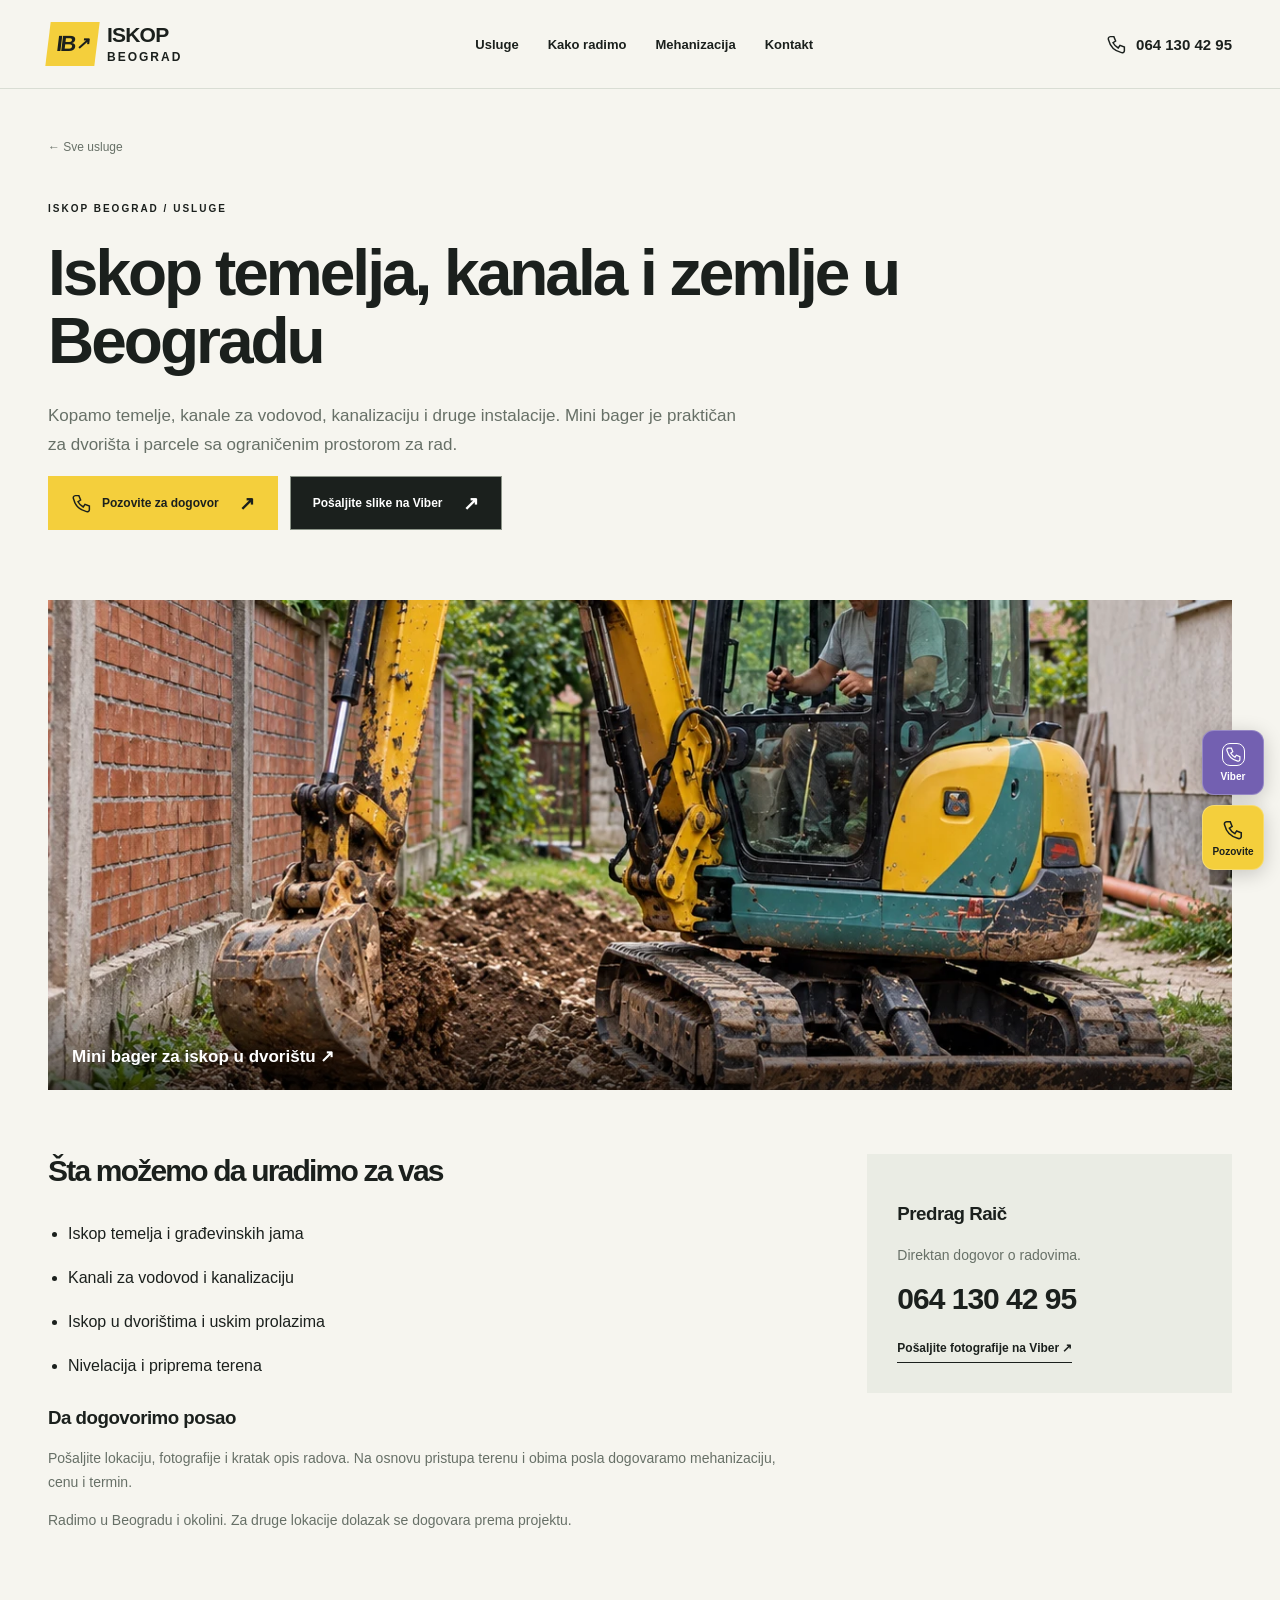
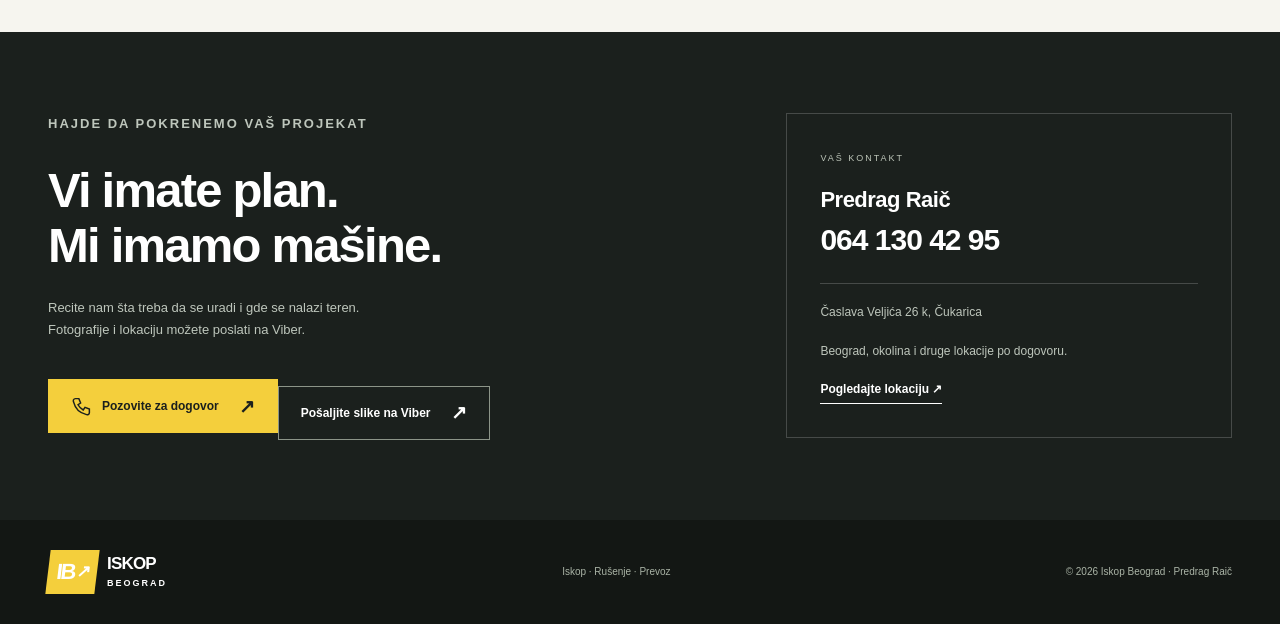
==== iskop-mini-bagerom/index.html @ fbf15d19 "Add complete Iskop Beograd website with service pages and equipment imagery" ====
<!doctype html><html lang="sr-Latn"><head><meta charset="UTF-8"><meta name="viewport" content="width=device-width,initial-scale=1"><meta name="theme-color" content="#181b19"><title>Iskop temelja, kanala i zemlje u Beogradu | Iskop Beograd</title><meta name="description" content="Kopamo temelje, kanale za vodovod, kanalizaciju i druge instalacije. Mini bager je praktičan za dvorišta i parcele sa ograničenim prostorom za rad. Pozovite 064 130 42 95."><meta property="og:title" content="Iskop temelja, kanala i zemlje u Beogradu | Iskop Beograd"><meta property="og:description" content="Kopamo temelje, kanale za vodovod, kanalizaciju i druge instalacije. Mini bager je praktičan za dvorišta i parcele sa ograničenim prostorom za rad. Pozovite 064 130 42 95."><meta property="og:type" content="website"><link rel="icon" href="../assets/favicon.svg" type="image/svg+xml"><link rel="stylesheet" href="../style.css"><script src="../app.js" defer></script><link rel="canonical" href="https://emileros1971-blip.github.io/iskopbeograd/iskop-mini-bagerom/"><meta property="og:url" content="https://emileros1971-blip.github.io/iskopbeograd/iskop-mini-bagerom/"><meta property="og:image" content="https://emileros1971-blip.github.io/iskopbeograd/assets/iskop-hero.webp"></head><body><a class="skip" href="#main">Pređi na sadržaj</a><header><div class="wrap nav"><a class="logo" href="../" aria-label="Iskop Beograd — početna"><span class="mark">IB<span>↗</span></span><span>ISKOP<span>BEOGRAD</span></span></a><nav aria-label="Glavna navigacija"><a href="../#usluge">Usluge</a><a href="../#pristup">Kako radimo</a><a href="../#galerija">Mehanizacija</a><a href="../#kontakt">Kontakt</a></nav><a class="navphone" href="tel:+381641304295"><svg viewBox="0 0 24 24" fill="none" stroke="currentColor" stroke-width="1.7" aria-hidden="true"><path d="M5 3h4l2 5-3 2a15 15 0 0 0 6 6l2-3 5 2v4c0 2-2 3-4 2C9 19 5 15 3 7c-1-2 0-4 2-4Z"/></svg> 064 130 42 95</a><button class="menu" aria-expanded="false" aria-label="Otvori meni">☰</button></div></header><main id="main"><section class="detailhero wrap"><a class="back" href="../#usluge">← Sve usluge</a><p class="eyebrow">ISKOP BEOGRAD / USLUGE</p><h1>Iskop temelja, kanala i zemlje u Beogradu</h1><p>Kopamo temelje, kanale za vodovod, kanalizaciju i druge instalacije. Mini bager je praktičan za dvorišta i parcele sa ograničenim prostorom za rad.</p><div class="actions"><a class="btn yellow" href="tel:+381641304295"><svg viewBox="0 0 24 24" fill="none" stroke="currentColor" stroke-width="1.7" aria-hidden="true"><path d="M5 3h4l2 5-3 2a15 15 0 0 0 6 6l2-3 5 2v4c0 2-2 3-4 2C9 19 5 15 3 7c-1-2 0-4 2-4Z"/></svg> Pozovite za dogovor <span>↗</span></a><a class="btn outline" href="viber://chat?number=%2B381641304295">Pošaljite slike na Viber <span>↗</span></a></div></section><figure class="detailphoto wrap"><button class="zoom" data-image="../assets/iskop-detail.webp" aria-label="Uvećajte prikaz usluge"><img src="../assets/iskop-detail.webp" alt="Mini bager za iskop u dvorištu" width="1536" height="1024"><span>Mini bager za iskop u dvorištu ↗</span></button></figure><section class="detailcontent wrap"><div><h2>Šta možemo da uradimo za vas</h2><ul><li>Iskop temelja i građevinskih jama</li><li>Kanali za vodovod i kanalizaciju</li><li>Iskop u dvorištima i uskim prolazima</li><li>Nivelacija i priprema terena</li></ul><h3>Da dogovorimo posao</h3><p>Pošaljite lokaciju, fotografije i kratak opis radova. Na osnovu pristupa terenu i obima posla dogovaramo mehanizaciju, cenu i termin.</p><p>Radimo u Beogradu i okolini. Za druge lokacije dolazak se dogovara prema projektu.</p></div><aside><h3>Predrag Raič</h3><p>Direktan dogovor o radovima.</p><a class="bigphone" href="tel:+381641304295">064 130 42 95</a><a class="textlink" href="viber://chat?number=%2B381641304295">Pošaljite fotografije na Viber ↗</a></aside></section></main><dialog id="lightbox"><button class="close" aria-label="Zatvorite sliku">×</button><img alt="Uvećan prikaz mehanizacije"></dialog><section id="kontakt" class="contact"><div class="wrap contactgrid"><div><p class="eyebrow">HAJDE DA POKRENEMO VAŠ PROJEKAT</p><h2>Vi imate plan.<br>Mi imamo mašine.</h2><p>Recite nam šta treba da se uradi i gde se nalazi teren.<br>Fotografije i lokaciju možete poslati na Viber.</p><a class="btn yellow" href="tel:+381641304295"><svg viewBox="0 0 24 24" fill="none" stroke="currentColor" stroke-width="1.7" aria-hidden="true"><path d="M5 3h4l2 5-3 2a15 15 0 0 0 6 6l2-3 5 2v4c0 2-2 3-4 2C9 19 5 15 3 7c-1-2 0-4 2-4Z"/></svg> Pozovite za dogovor <span>↗</span></a><a class="btn outline" href="viber://chat?number=%2B381641304295">Pošaljite slike na Viber <span>↗</span></a></div><div class="contactcard"><span>VAŠ KONTAKT</span><h3>Predrag Raič</h3><a class="bigphone" href="tel:+381641304295">064 130 42 95</a><div class="line"></div><p>Časlava Veljića 26 k, Čukarica</p><p>Beograd, okolina i druge lokacije po dogovoru.</p><a class="textlink" target="_blank" rel="noopener" href="https://www.google.com/maps/search/?api=1&query=%C4%8Caslava+Velji%C4%87a+26k+Beograd">Pogledajte lokaciju ↗</a></div></div></section><footer><div class="wrap foot"><a class="logo" href="../" aria-label="Iskop Beograd — početna"><span class="mark">IB<span>↗</span></span><span>ISKOP<span>BEOGRAD</span></span></a><p>Iskop · Rušenje · Prevoz</p><small>© 2026 Iskop Beograd · Predrag Raič</small></div></footer><aside class="floating" aria-label="Brzi kontakt"><a href="viber://chat?number=%2B381641304295" class="viber" aria-label="Pošaljite poruku na Viber"><span class="bubble"><svg viewBox="0 0 24 24" fill="none" stroke="currentColor" stroke-width="1.7" aria-hidden="true"><path d="M5 3h4l2 5-3 2a15 15 0 0 0 6 6l2-3 5 2v4c0 2-2 3-4 2C9 19 5 15 3 7c-1-2 0-4 2-4Z"/></svg></span><span>Viber</span></a><a href="tel:+381641304295" class="call" aria-label="Pozovite 064 130 42 95"><svg viewBox="0 0 24 24" fill="none" stroke="currentColor" stroke-width="1.7" aria-hidden="true"><path d="M5 3h4l2 5-3 2a15 15 0 0 0 6 6l2-3 5 2v4c0 2-2 3-4 2C9 19 5 15 3 7c-1-2 0-4 2-4Z"/></svg><span>Pozovite</span></a></aside></body></html>
---- style.css ----
:root{--ink:#1b201d;--yellow:#f4cf3c;--muted:#677067;--paper:#f6f5ef;--line:#d9ddd4}*{box-sizing:border-box}html{scroll-behavior:smooth;scroll-padding-top:92px}body{margin:0;background:var(--paper);color:var(--ink);font-family:Arial,Helvetica,sans-serif;-webkit-font-smoothing:antialiased}a{color:inherit;text-decoration:none}button{font:inherit;cursor:pointer}img{max-width:100%;display:block}svg{width:21px;height:21px;flex-shrink:0}a,button,summary{-webkit-tap-highlight-color:transparent}a:focus-visible,button:focus-visible,summary:focus-visible{outline:3px solid #9167dc;outline-offset:5px}.wrap{width:min(1200px,calc(100% - 96px));margin:auto}.skip{position:fixed;top:-100px;background:var(--yellow);padding:15px;z-index:100}.skip:focus{top:10px}header{background:var(--paper);position:sticky;top:0;z-index:20;border-bottom:1px solid var(--line)}.nav{height:88px;display:flex;align-items:center;justify-content:space-between;gap:25px}.logo{display:flex;align-items:center;gap:10px;font-weight:900;font-size:21px;line-height:.95;letter-spacing:-.8px}.logo>span:last-child>span{display:block;font-size:12px;letter-spacing:2px;margin-top:7px}.mark{background:var(--yellow);height:44px;width:49px;display:flex;align-items:center;justify-content:center;font-size:22px;letter-spacing:-2px;transform:skew(-7deg)}.mark span{font-size:17px;margin-left:2px}.nav nav{display:flex;gap:29px;font-size:13px;font-weight:600}.nav nav a:hover{border-bottom:2px solid var(--ink)}.navphone{display:flex;align-items:center;gap:9px;font-weight:bold;font-size:15px}.menu{display:none}.hero{position:relative;background:#232923;color:white;min-height:710px;overflow:hidden}.heroimg{position:absolute;width:100%;height:100%;object-fit:cover;object-position:center 53%}.heroshade{position:absolute;inset:0;background:linear-gradient(90deg,rgba(12,19,13,.88),rgba(13,19,14,.65) 38%,rgba(13,19,14,.06) 80%)}.herocopy{position:relative;padding-top:77px;padding-bottom:28px}.eyebrow{font-size:10px;letter-spacing:2px;font-weight:700;line-height:1.8;margin:0 0 22px}.dot{display:inline-block;background:var(--yellow);width:7px;height:7px;border-radius:50%;margin-right:7px}h1{font-size:clamp(44px,4.8vw,70px);line-height:1.06;letter-spacing:-3px;margin:0 0 26px;font-weight:800}h1 em{color:var(--yellow);font-style:normal}h2{font-size:clamp(32px,3.5vw,47px);line-height:1.12;letter-spacing:-1.8px;margin:0 0 24px}h3{letter-spacing:-.5px}p{line-height:1.7}.herodesc{color:#e0e3dd;font-size:16px;line-height:1.8;margin-bottom:30px}.actions{display:flex;gap:12px;flex-wrap:wrap}.btn{display:inline-flex;gap:10px;align-items:center;justify-content:center;min-height:54px;padding:0 22px;font-size:12px;font-weight:700;border:1px solid transparent;transition:transform .2s,background .2s}.btn:hover{transform:translateY(-3px)}.btn>span{margin-left:10px;font-size:19px}.yellow{background:var(--yellow);color:var(--ink)}.outline{border-color:#8c9488;color:white;background:#1b201d30}.herobottom{display:flex;align-items:center;justify-content:space-between;border-top:1px solid #ffffff40;margin-top:66px;padding-top:22px;font-size:9px;letter-spacing:1.7px}.herobottom a{font-size:11px;letter-spacing:0}.trust{background:var(--yellow);padding:22px 0}.trust>.wrap{display:flex;justify-content:space-between;font-size:12px;font-weight:bold}.section{padding-top:92px;padding-bottom:92px}.sectionhead{display:flex;justify-content:space-between;align-items:end;margin-bottom:32px;gap:30px}.sectionhead p:last-child{color:var(--muted);font-size:13px;max-width:350px}.sectionhead h2{margin-bottom:0}.services{display:grid;grid-template-columns:repeat(4,1fr);border:1px solid var(--line)}.service{padding:30px 25px 20px;display:flex;flex-direction:column;border-right:1px solid var(--line);min-height:290px;transition:background .2s}.service:last-child{border:0}.service:hover{background:#eeeadb}.num{font-size:11px;color:var(--muted);letter-spacing:1px}.service h3{font-size:24px;line-height:1.15;margin:32px 0 14px}.service p{font-size:13px;color:var(--muted);margin:0 0 28px}.servicefoot{margin-top:auto;border-top:1px solid var(--line);padding-top:20px;font-size:11px;display:flex;align-items:center;justify-content:space-between}.servicefoot b{font-size:24px;font-weight:400}.extra{display:flex;gap:15px;align-items:center;border-bottom:1px solid var(--line);padding:23px 0;font-size:12px}.extra span{font-weight:bold}.extra p{color:var(--muted);margin:0}.extra a{margin-left:auto;white-space:nowrap;font-weight:bold}.approach{padding:84px 0;background:#eaece4}.approachgrid{display:grid;grid-template-columns:1fr 1fr;gap:82px;align-items:center}.imageframe{position:relative}.imageframe img{height:570px;width:100%;object-fit:cover}.imagebadge{position:absolute;bottom:22px;left:22px;padding:19px 24px;background:var(--yellow);font-size:16px;font-weight:800;line-height:1.3;letter-spacing:-.3px}.intro{font-size:14px;color:var(--muted)}.steps{padding:0;list-style:none;margin:28px 0}.steps li{display:flex;gap:21px;border-top:1px solid #ccd1c6;padding:19px 0}.steps li>span{font-size:11px;margin-top:6px;color:#77806f}.steps h3{font-size:17px;margin:0 0 7px}.steps p{font-size:12px;color:var(--muted);margin:0}.textlink{font-size:12px;font-weight:700;border-bottom:1px solid;padding-bottom:7px;display:inline-block}.gallerygrid{display:grid;grid-template-columns:1.5fr 1fr;gap:20px}figure{margin:0}.zoom{padding:0;border:0;width:100%;text-align:left;background:transparent;position:relative;overflow:hidden}.zoom img{width:100%;height:350px;object-fit:cover;transition:transform .5s}.zoom:hover img{transform:scale(1.04)}.zoom>span{position:absolute;left:0;right:0;bottom:0;padding:45px 24px 23px;color:white;font-weight:bold;background:linear-gradient(transparent,#0009);font-size:14px}.caption{display:block;font-size:10px;color:var(--muted);margin-top:12px}.area{background:var(--yellow);padding:70px 0;position:relative;overflow:hidden}.area>.wrap{position:relative;z-index:1}.area p:not(.eyebrow){font-size:14px;max-width:670px}.dark{background:var(--ink);color:white;margin-top:15px}.areagraph{position:absolute;right:4%;top:42px;font-size:220px;font-weight:900;letter-spacing:-22px;color:#1b201d13;line-height:1.3}.faq{max-width:950px}.faq details{border-bottom:1px solid var(--line);padding:21px 0}.faq summary{font-size:17px;font-weight:600;cursor:pointer;list-style:none;display:flex;justify-content:space-between;gap:20px}.faq summary:after{content:'+';font-size:22px;font-weight:400}.faq details[open] summary:after{content:'−'}.faq details p{font-size:14px;color:var(--muted);max-width:730px}.contact{background:var(--ink);color:white;padding:80px 0}.contactgrid{display:grid;grid-template-columns:1.5fr 1fr;gap:70px;align-items:center}.contact h2{font-size:49px}.contact p{font-size:13px;color:#bec6bc;margin-bottom:28px}.contact .outline{margin-top:10px}.contact .yellow{margin-top:10px}.contactcard{border:1px solid #ffffff30;padding:33px}.contactcard>span{font-size:9px;letter-spacing:2px;color:#bdc5b9}.contactcard h3{font-size:22px;margin-bottom:10px}.bigphone{display:block;font-size:30px;font-weight:700;letter-spacing:-1px}.contactcard .line{border-top:1px solid #ffffff30;margin-top:26px}.contactcard p{margin:18px 0;font-size:12px}footer{background:#131714;color:white;padding:30px 0}.foot{display:flex;align-items:center;justify-content:space-between;gap:20px}.foot p,.foot small{font-size:10px;color:#aab4a6}.foot .logo{font-size:17px}.foot .logo>span:last-child>span{font-size:9px}.floating{position:fixed;right:16px;bottom:30px;display:flex;flex-direction:column;gap:10px;z-index:30}.floating>a{box-shadow:0 4px 20px #0003;min-width:62px;height:65px;display:flex;flex-direction:column;align-items:center;justify-content:center;gap:5px;border:1px solid #ffffff40;border-radius:12px;font-size:10px;font-weight:700}.floating svg{width:22px;height:22px}.viber{background:#7360b1;color:white}.call{background:var(--yellow);color:var(--ink)}.bubble{border:1.5px solid white;border-radius:8px;padding:2px;display:flex}.bubble svg{width:17px;height:17px}.detailhero{padding-top:48px;padding-bottom:70px}.back{display:inline-block;font-size:12px;margin-bottom:46px;color:var(--muted)}.detailhero h1{max-width:950px;font-size:clamp(40px,5vw,65px)}.detailhero>p:not(.eyebrow){max-width:700px;color:var(--muted);font-size:17px}.detailhero .outline{background:var(--ink)}.detailcontent{display:grid;grid-template-columns:2fr 1fr;gap:90px;padding-bottom:85px}.detailcontent h2{font-size:30px}.detailcontent li{padding:10px 0;line-height:1.5}.detailcontent ul{padding-left:20px}.detailcontent p{font-size:14px;color:var(--muted)}.detailcontent aside{padding:30px;background:#eaece4;align-self:start}.detailcontent aside .textlink{margin-top:25px}dialog{background:transparent;border:0;padding:40px;max-width:95vw;max-height:95vh}dialog::backdrop{background:#000d}dialog img{max-height:80vh;max-width:85vw;object-fit:contain}.close{position:absolute;top:0;right:5px;color:white;background:none;border:0;font-size:35px}@media(min-width:1600px){.heroimg{object-position:center 57%}}@media(max-width:1000px){.wrap{width:calc(100% - 64px)}.nav nav{gap:16px}.navphone{font-size:13px}.services{grid-template-columns:repeat(2,1fr)}.service:nth-child(2){border-right:0}.service:nth-child(-n+2){border-bottom:1px solid var(--line)}.extra{flex-wrap:wrap}.extra a{margin-left:0}.approachgrid{gap:40px}.contactgrid{gap:32px}.contact h2{font-size:40px}.contact .btn{padding:0 16px}.heroimg{object-position:62% center}}@media(max-width:700px){.wrap{width:calc(100% - 40px)}.nav{height:73px;gap:12px}.logo{font-size:18px}.mark{height:38px;width:40px;font-size:20px}.logo>span:last-child>span{font-size:9px}.navphone{margin-left:auto;font-size:12px;gap:4px}.navphone svg{width:16px}.menu{display:block;border:1px solid var(--line);background:transparent;padding:6px 9px;font-size:18px}.nav nav{display:none;position:absolute;top:73px;left:0;right:0;background:var(--paper);padding:25px;box-shadow:0 12px 16px #0002}.nav nav.open{display:flex;flex-direction:column;gap:24px}.hero{min-height:790px}.heroimg{object-position:66% center}.heroshade{background:linear-gradient(90deg,#101b13cb,#101b1370),linear-gradient(0deg,#101b13a0,transparent 60%)}.herocopy{padding-top:54px}.eyebrow{font-size:9px;letter-spacing:1.5px}h1{font-size:45px;letter-spacing:-2px;line-height:1.1}.herodesc{font-size:14px}.actions{flex-direction:column;align-items:flex-start;gap:10px}.btn{min-height:52px;font-size:12px}.hero .btn{min-width:245px}.herobottom{margin-top:80px;gap:20px;font-size:8px;line-height:1.5}.trust{padding:20px 0}.trust>.wrap{gap:12px;flex-direction:column;font-size:11px}.section{padding-top:60px;padding-bottom:60px}.sectionhead{display:block}.sectionhead p:last-child{margin-top:22px}h2{font-size:35px;letter-spacing:-1.3px}.services{grid-template-columns:1fr}.service{border-right:0;border-bottom:1px solid var(--line);padding:25px;min-height:250px}.service h3{margin-top:20px;font-size:26px}.service p{max-width:290px}.extra{display:block;line-height:1.8}.extra p{margin:8px 0}.approach{padding:50px 0}.approachgrid{grid-template-columns:1fr;gap:35px}.imageframe img{height:400px}.gallerygrid{grid-template-columns:1fr}.zoom img{height:290px}.area{padding:55px 0}.area p:not(.eyebrow){font-size:13px}.areagraph{font-size:160px;top:100px;right:-50px}.contactgrid{grid-template-columns:1fr;gap:35px}.contact{padding:55px 0 70px}.contact h2{font-size:38px}.contactcard{padding:25px}.foot{align-items:flex-start;flex-direction:column;gap:12px}.foot p{margin:0}.floating{right:10px;bottom:16px;gap:8px}.floating>a{min-width:55px;height:58px;border-radius:10px}.detailhero{padding-top:30px;padding-bottom:45px}.detailhero h1{font-size:40px}.detailcontent{grid-template-columns:1fr;gap:30px;padding-bottom:55px}.detailcontent aside{margin-right:45px}.bigphone{font-size:27px}.faq summary{font-size:15px;padding-right:35px}}@media(prefers-reduced-motion:reduce){html{scroll-behavior:auto}*,*:before,*:after{transition:none!important;animation:none!important}}
@media(max-width:700px){.herobottom{padding-right:55px;gap:10px}.herobottom a{font-size:10px;max-width:90px}}
/* Service imagery */
.services{grid-template-columns:repeat(3,1fr);border:0;gap:24px}.service{padding:0 0 24px;border:1px solid var(--line)!important;min-height:430px;overflow:hidden}.serviceimage{width:100%;height:220px;object-fit:cover;transition:transform .4s}.service:hover .serviceimage{transform:scale(1.025)}.service .num{margin:23px 24px 0}.service h3{margin:20px 24px 14px}.service p{margin:0 24px 25px}.servicefoot{margin: auto 24px 0}.gallerygrid{grid-template-columns:repeat(6,1fr)}.gallerygrid figure{grid-column:span 2}.gallerygrid figure:nth-child(-n+2){grid-column:span 3}.gallerygrid .zoom img{height:270px}.gallerygrid figure:nth-child(-n+2) img{height:340px}.detailphoto{margin-bottom:60px}.detailphoto .zoom img{height:490px;object-position:center}.detailphoto .zoom>span{font-size:17px}@media(max-width:1000px){.services{grid-template-columns:repeat(2,1fr)}.gallerygrid{grid-template-columns:repeat(2,1fr)}.gallerygrid figure,.gallerygrid figure:nth-child(-n+2){grid-column:auto}.gallerygrid .zoom img,.gallerygrid figure:nth-child(-n+2) img{height:280px}.gallerygrid figure:last-child{grid-column:span 2}}@media(max-width:700px){.services{grid-template-columns:1fr;gap:20px}.service{min-height:410px}.serviceimage{height:240px}.service p{max-width:none}.gallerygrid{grid-template-columns:1fr}.gallerygrid figure,.gallerygrid figure:nth-child(-n+2),.gallerygrid figure:last-child{grid-column:auto}.gallerygrid .zoom img,.gallerygrid figure:nth-child(-n+2) img{height:270px}.detailphoto .zoom img{height:310px}.detailphoto{margin-bottom:40px}.detailphoto .zoom>span{font-size:13px}}

/* Original building-demolition photograph: gentle display enhancement. */
.demolition-original,.demolition-photo img{filter:contrast(1.06) saturate(1.05) brightness(1.03)}.demolition-photo .zoom{background:#20241f}.demolition-photo .zoom img{object-fit:contain}
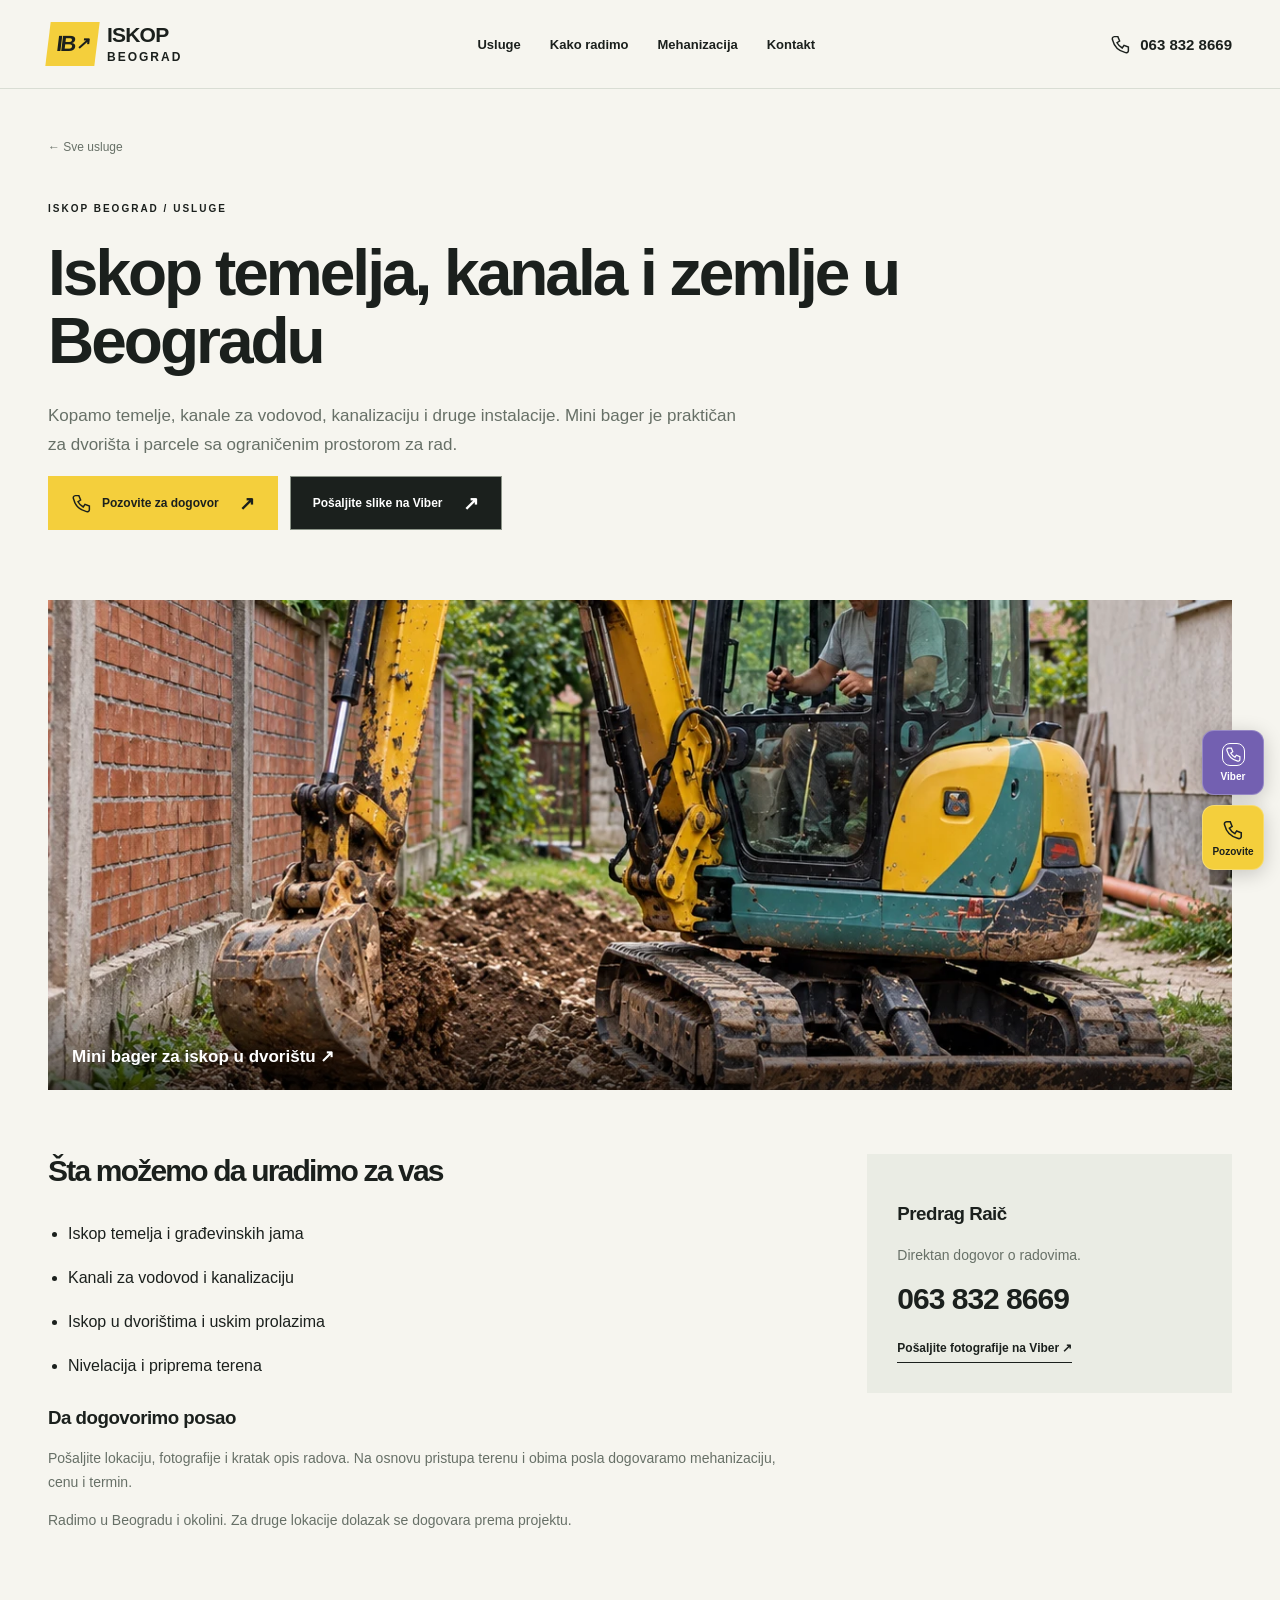
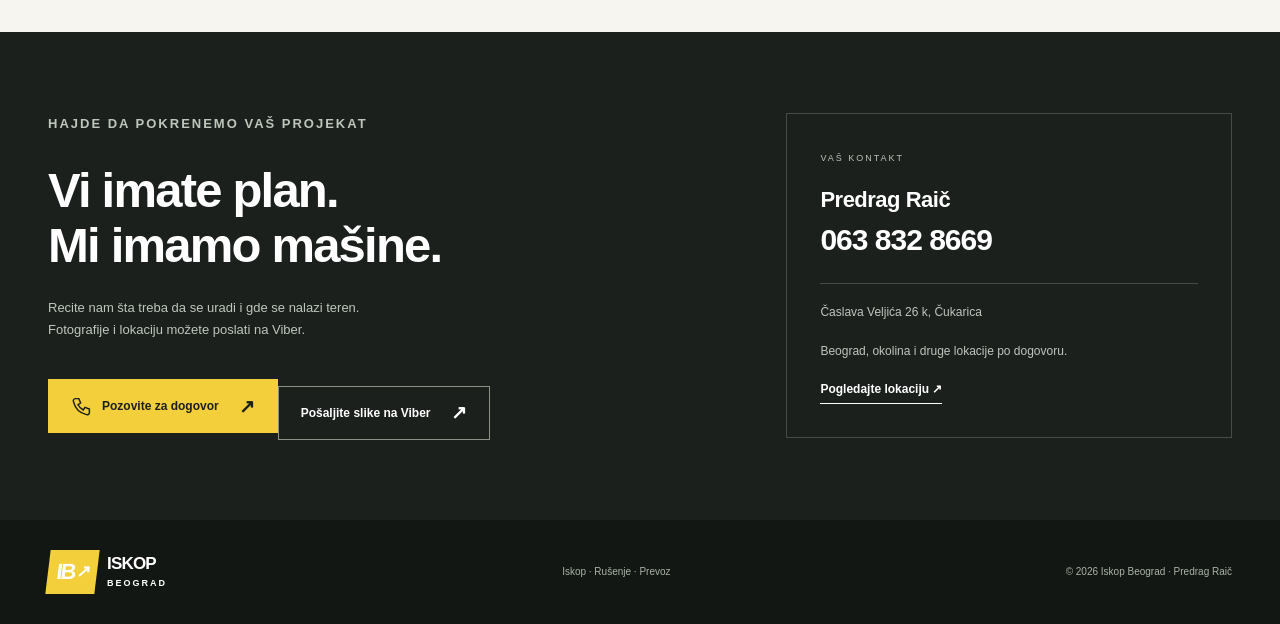
==== commit c38acfe9: "Update contact number, match current orange Mercedes truck, and harmonize demolition excavator yello" ====
--- a/iskop-mini-bagerom/index.html
+++ b/iskop-mini-bagerom/index.html
@@ -1 +1 @@
-<!doctype html><html lang="sr-Latn"><head><meta charset="UTF-8"><meta name="viewport" content="width=device-width,initial-scale=1"><meta name="theme-color" content="#181b19"><title>Iskop temelja, kanala i zemlje u Beogradu | Iskop Beograd</title><meta name="description" content="Kopamo temelje, kanale za vodovod, kanalizaciju i druge instalacije. Mini bager je praktičan za dvorišta i parcele sa ograničenim prostorom za rad. Pozovite 064 130 42 95."><meta property="og:title" content="Iskop temelja, kanala i zemlje u Beogradu | Iskop Beograd"><meta property="og:description" content="Kopamo temelje, kanale za vodovod, kanalizaciju i druge instalacije. Mini bager je praktičan za dvorišta i parcele sa ograničenim prostorom za rad. Pozovite 064 130 42 95."><meta property="og:type" content="website"><link rel="icon" href="../assets/favicon.svg" type="image/svg+xml"><link rel="stylesheet" href="../style.css"><script src="../app.js" defer></script><link rel="canonical" href="https://emileros1971-blip.github.io/iskopbeograd/iskop-mini-bagerom/"><meta property="og:url" content="https://emileros1971-blip.github.io/iskopbeograd/iskop-mini-bagerom/"><meta property="og:image" content="https://emileros1971-blip.github.io/iskopbeograd/assets/iskop-hero.webp"></head><body><a class="skip" href="#main">Pređi na sadržaj</a><header><div class="wrap nav"><a class="logo" href="../" aria-label="Iskop Beograd — početna"><span class="mark">IB<span>↗</span></span><span>ISKOP<span>BEOGRAD</span></span></a><nav aria-label="Glavna navigacija"><a href="../#usluge">Usluge</a><a href="../#pristup">Kako radimo</a><a href="../#galerija">Mehanizacija</a><a href="../#kontakt">Kontakt</a></nav><a class="navphone" href="tel:+381641304295"><svg viewBox="0 0 24 24" fill="none" stroke="currentColor" stroke-width="1.7" aria-hidden="true"><path d="M5 3h4l2 5-3 2a15 15 0 0 0 6 6l2-3 5 2v4c0 2-2 3-4 2C9 19 5 15 3 7c-1-2 0-4 2-4Z"/></svg> 064 130 42 95</a><button class="menu" aria-expanded="false" aria-label="Otvori meni">☰</button></div></header><main id="main"><section class="detailhero wrap"><a class="back" href="../#usluge">← Sve usluge</a><p class="eyebrow">ISKOP BEOGRAD / USLUGE</p><h1>Iskop temelja, kanala i zemlje u Beogradu</h1><p>Kopamo temelje, kanale za vodovod, kanalizaciju i druge instalacije. Mini bager je praktičan za dvorišta i parcele sa ograničenim prostorom za rad.</p><div class="actions"><a class="btn yellow" href="tel:+381641304295"><svg viewBox="0 0 24 24" fill="none" stroke="currentColor" stroke-width="1.7" aria-hidden="true"><path d="M5 3h4l2 5-3 2a15 15 0 0 0 6 6l2-3 5 2v4c0 2-2 3-4 2C9 19 5 15 3 7c-1-2 0-4 2-4Z"/></svg> Pozovite za dogovor <span>↗</span></a><a class="btn outline" href="viber://chat?number=%2B381641304295">Pošaljite slike na Viber <span>↗</span></a></div></section><figure class="detailphoto wrap"><button class="zoom" data-image="../assets/iskop-detail.webp" aria-label="Uvećajte prikaz usluge"><img src="../assets/iskop-detail.webp" alt="Mini bager za iskop u dvorištu" width="1536" height="1024"><span>Mini bager za iskop u dvorištu ↗</span></button></figure><section class="detailcontent wrap"><div><h2>Šta možemo da uradimo za vas</h2><ul><li>Iskop temelja i građevinskih jama</li><li>Kanali za vodovod i kanalizaciju</li><li>Iskop u dvorištima i uskim prolazima</li><li>Nivelacija i priprema terena</li></ul><h3>Da dogovorimo posao</h3><p>Pošaljite lokaciju, fotografije i kratak opis radova. Na osnovu pristupa terenu i obima posla dogovaramo mehanizaciju, cenu i termin.</p><p>Radimo u Beogradu i okolini. Za druge lokacije dolazak se dogovara prema projektu.</p></div><aside><h3>Predrag Raič</h3><p>Direktan dogovor o radovima.</p><a class="bigphone" href="tel:+381641304295">064 130 42 95</a><a class="textlink" href="viber://chat?number=%2B381641304295">Pošaljite fotografije na Viber ↗</a></aside></section></main><dialog id="lightbox"><button class="close" aria-label="Zatvorite sliku">×</button><img alt="Uvećan prikaz mehanizacije"></dialog><section id="kontakt" class="contact"><div class="wrap contactgrid"><div><p class="eyebrow">HAJDE DA POKRENEMO VAŠ PROJEKAT</p><h2>Vi imate plan.<br>Mi imamo mašine.</h2><p>Recite nam šta treba da se uradi i gde se nalazi teren.<br>Fotografije i lokaciju možete poslati na Viber.</p><a class="btn yellow" href="tel:+381641304295"><svg viewBox="0 0 24 24" fill="none" stroke="currentColor" stroke-width="1.7" aria-hidden="true"><path d="M5 3h4l2 5-3 2a15 15 0 0 0 6 6l2-3 5 2v4c0 2-2 3-4 2C9 19 5 15 3 7c-1-2 0-4 2-4Z"/></svg> Pozovite za dogovor <span>↗</span></a><a class="btn outline" href="viber://chat?number=%2B381641304295">Pošaljite slike na Viber <span>↗</span></a></div><div class="contactcard"><span>VAŠ KONTAKT</span><h3>Predrag Raič</h3><a class="bigphone" href="tel:+381641304295">064 130 42 95</a><div class="line"></div><p>Časlava Veljića 26 k, Čukarica</p><p>Beograd, okolina i druge lokacije po dogovoru.</p><a class="textlink" target="_blank" rel="noopener" href="https://www.google.com/maps/search/?api=1&query=%C4%8Caslava+Velji%C4%87a+26k+Beograd">Pogledajte lokaciju ↗</a></div></div></section><footer><div class="wrap foot"><a class="logo" href="../" aria-label="Iskop Beograd — početna"><span class="mark">IB<span>↗</span></span><span>ISKOP<span>BEOGRAD</span></span></a><p>Iskop · Rušenje · Prevoz</p><small>© 2026 Iskop Beograd · Predrag Raič</small></div></footer><aside class="floating" aria-label="Brzi kontakt"><a href="viber://chat?number=%2B381641304295" class="viber" aria-label="Pošaljite poruku na Viber"><span class="bubble"><svg viewBox="0 0 24 24" fill="none" stroke="currentColor" stroke-width="1.7" aria-hidden="true"><path d="M5 3h4l2 5-3 2a15 15 0 0 0 6 6l2-3 5 2v4c0 2-2 3-4 2C9 19 5 15 3 7c-1-2 0-4 2-4Z"/></svg></span><span>Viber</span></a><a href="tel:+381641304295" class="call" aria-label="Pozovite 064 130 42 95"><svg viewBox="0 0 24 24" fill="none" stroke="currentColor" stroke-width="1.7" aria-hidden="true"><path d="M5 3h4l2 5-3 2a15 15 0 0 0 6 6l2-3 5 2v4c0 2-2 3-4 2C9 19 5 15 3 7c-1-2 0-4 2-4Z"/></svg><span>Pozovite</span></a></aside></body></html>+<!doctype html><html lang="sr-Latn"><head><meta charset="UTF-8"><meta name="viewport" content="width=device-width,initial-scale=1"><meta name="theme-color" content="#181b19"><title>Iskop temelja, kanala i zemlje u Beogradu | Iskop Beograd</title><meta name="description" content="Kopamo temelje, kanale za vodovod, kanalizaciju i druge instalacije. Mini bager je praktičan za dvorišta i parcele sa ograničenim prostorom za rad. Pozovite 063 832 8669."><meta property="og:title" content="Iskop temelja, kanala i zemlje u Beogradu | Iskop Beograd"><meta property="og:description" content="Kopamo temelje, kanale za vodovod, kanalizaciju i druge instalacije. Mini bager je praktičan za dvorišta i parcele sa ograničenim prostorom za rad. Pozovite 063 832 8669."><meta property="og:type" content="website"><link rel="icon" href="../assets/favicon.svg" type="image/svg+xml"><link rel="stylesheet" href="../style.css"><script src="../app.js" defer></script><link rel="canonical" href="https://emileros1971-blip.github.io/iskopbeograd/iskop-mini-bagerom/"><meta property="og:url" content="https://emileros1971-blip.github.io/iskopbeograd/iskop-mini-bagerom/"><meta property="og:image" content="https://emileros1971-blip.github.io/iskopbeograd/assets/iskop-hero.webp"></head><body><a class="skip" href="#main">Pređi na sadržaj</a><header><div class="wrap nav"><a class="logo" href="../" aria-label="Iskop Beograd — početna"><span class="mark">IB<span>↗</span></span><span>ISKOP<span>BEOGRAD</span></span></a><nav aria-label="Glavna navigacija"><a href="../#usluge">Usluge</a><a href="../#pristup">Kako radimo</a><a href="../#galerija">Mehanizacija</a><a href="../#kontakt">Kontakt</a></nav><a class="navphone" href="tel:+381638328669"><svg viewBox="0 0 24 24" fill="none" stroke="currentColor" stroke-width="1.7" aria-hidden="true"><path d="M5 3h4l2 5-3 2a15 15 0 0 0 6 6l2-3 5 2v4c0 2-2 3-4 2C9 19 5 15 3 7c-1-2 0-4 2-4Z"/></svg> 063 832 8669</a><button class="menu" aria-expanded="false" aria-label="Otvori meni">☰</button></div></header><main id="main"><section class="detailhero wrap"><a class="back" href="../#usluge">← Sve usluge</a><p class="eyebrow">ISKOP BEOGRAD / USLUGE</p><h1>Iskop temelja, kanala i zemlje u Beogradu</h1><p>Kopamo temelje, kanale za vodovod, kanalizaciju i druge instalacije. Mini bager je praktičan za dvorišta i parcele sa ograničenim prostorom za rad.</p><div class="actions"><a class="btn yellow" href="tel:+381638328669"><svg viewBox="0 0 24 24" fill="none" stroke="currentColor" stroke-width="1.7" aria-hidden="true"><path d="M5 3h4l2 5-3 2a15 15 0 0 0 6 6l2-3 5 2v4c0 2-2 3-4 2C9 19 5 15 3 7c-1-2 0-4 2-4Z"/></svg> Pozovite za dogovor <span>↗</span></a><a class="btn outline" href="viber://chat?number=%2B381638328669">Pošaljite slike na Viber <span>↗</span></a></div></section><figure class="detailphoto wrap"><button class="zoom" data-image="../assets/iskop-detail.webp" aria-label="Uvećajte prikaz usluge"><img src="../assets/iskop-detail.webp" alt="Mini bager za iskop u dvorištu" width="1536" height="1024"><span>Mini bager za iskop u dvorištu ↗</span></button></figure><section class="detailcontent wrap"><div><h2>Šta možemo da uradimo za vas</h2><ul><li>Iskop temelja i građevinskih jama</li><li>Kanali za vodovod i kanalizaciju</li><li>Iskop u dvorištima i uskim prolazima</li><li>Nivelacija i priprema terena</li></ul><h3>Da dogovorimo posao</h3><p>Pošaljite lokaciju, fotografije i kratak opis radova. Na osnovu pristupa terenu i obima posla dogovaramo mehanizaciju, cenu i termin.</p><p>Radimo u Beogradu i okolini. Za druge lokacije dolazak se dogovara prema projektu.</p></div><aside><h3>Predrag Raič</h3><p>Direktan dogovor o radovima.</p><a class="bigphone" href="tel:+381638328669">063 832 8669</a><a class="textlink" href="viber://chat?number=%2B381638328669">Pošaljite fotografije na Viber ↗</a></aside></section></main><dialog id="lightbox"><button class="close" aria-label="Zatvorite sliku">×</button><img alt="Uvećan prikaz mehanizacije"></dialog><section id="kontakt" class="contact"><div class="wrap contactgrid"><div><p class="eyebrow">HAJDE DA POKRENEMO VAŠ PROJEKAT</p><h2>Vi imate plan.<br>Mi imamo mašine.</h2><p>Recite nam šta treba da se uradi i gde se nalazi teren.<br>Fotografije i lokaciju možete poslati na Viber.</p><a class="btn yellow" href="tel:+381638328669"><svg viewBox="0 0 24 24" fill="none" stroke="currentColor" stroke-width="1.7" aria-hidden="true"><path d="M5 3h4l2 5-3 2a15 15 0 0 0 6 6l2-3 5 2v4c0 2-2 3-4 2C9 19 5 15 3 7c-1-2 0-4 2-4Z"/></svg> Pozovite za dogovor <span>↗</span></a><a class="btn outline" href="viber://chat?number=%2B381638328669">Pošaljite slike na Viber <span>↗</span></a></div><div class="contactcard"><span>VAŠ KONTAKT</span><h3>Predrag Raič</h3><a class="bigphone" href="tel:+381638328669">063 832 8669</a><div class="line"></div><p>Časlava Veljića 26 k, Čukarica</p><p>Beograd, okolina i druge lokacije po dogovoru.</p><a class="textlink" target="_blank" rel="noopener" href="https://www.google.com/maps/search/?api=1&query=%C4%8Caslava+Velji%C4%87a+26k+Beograd">Pogledajte lokaciju ↗</a></div></div></section><footer><div class="wrap foot"><a class="logo" href="../" aria-label="Iskop Beograd — početna"><span class="mark">IB<span>↗</span></span><span>ISKOP<span>BEOGRAD</span></span></a><p>Iskop · Rušenje · Prevoz</p><small>© 2026 Iskop Beograd · Predrag Raič</small></div></footer><aside class="floating" aria-label="Brzi kontakt"><a href="viber://chat?number=%2B381638328669" class="viber" aria-label="Pošaljite poruku na Viber"><span class="bubble"><svg viewBox="0 0 24 24" fill="none" stroke="currentColor" stroke-width="1.7" aria-hidden="true"><path d="M5 3h4l2 5-3 2a15 15 0 0 0 6 6l2-3 5 2v4c0 2-2 3-4 2C9 19 5 15 3 7c-1-2 0-4 2-4Z"/></svg></span><span>Viber</span></a><a href="tel:+381638328669" class="call" aria-label="Pozovite 063 832 8669"><svg viewBox="0 0 24 24" fill="none" stroke="currentColor" stroke-width="1.7" aria-hidden="true"><path d="M5 3h4l2 5-3 2a15 15 0 0 0 6 6l2-3 5 2v4c0 2-2 3-4 2C9 19 5 15 3 7c-1-2 0-4 2-4Z"/></svg><span>Pozovite</span></a></aside></body></html>
--- a/style.css
+++ b/style.css
@@ -4,4 +4,4 @@
 .services{grid-template-columns:repeat(3,1fr);border:0;gap:24px}.service{padding:0 0 24px;border:1px solid var(--line)!important;min-height:430px;overflow:hidden}.serviceimage{width:100%;height:220px;object-fit:cover;transition:transform .4s}.service:hover .serviceimage{transform:scale(1.025)}.service .num{margin:23px 24px 0}.service h3{margin:20px 24px 14px}.service p{margin:0 24px 25px}.servicefoot{margin: auto 24px 0}.gallerygrid{grid-template-columns:repeat(6,1fr)}.gallerygrid figure{grid-column:span 2}.gallerygrid figure:nth-child(-n+2){grid-column:span 3}.gallerygrid .zoom img{height:270px}.gallerygrid figure:nth-child(-n+2) img{height:340px}.detailphoto{margin-bottom:60px}.detailphoto .zoom img{height:490px;object-position:center}.detailphoto .zoom>span{font-size:17px}@media(max-width:1000px){.services{grid-template-columns:repeat(2,1fr)}.gallerygrid{grid-template-columns:repeat(2,1fr)}.gallerygrid figure,.gallerygrid figure:nth-child(-n+2){grid-column:auto}.gallerygrid .zoom img,.gallerygrid figure:nth-child(-n+2) img{height:280px}.gallerygrid figure:last-child{grid-column:span 2}}@media(max-width:700px){.services{grid-template-columns:1fr;gap:20px}.service{min-height:410px}.serviceimage{height:240px}.service p{max-width:none}.gallerygrid{grid-template-columns:1fr}.gallerygrid figure,.gallerygrid figure:nth-child(-n+2),.gallerygrid figure:last-child{grid-column:auto}.gallerygrid .zoom img,.gallerygrid figure:nth-child(-n+2) img{height:270px}.detailphoto .zoom img{height:310px}.detailphoto{margin-bottom:40px}.detailphoto .zoom>span{font-size:13px}}
 
 /* Original building-demolition photograph: gentle display enhancement. */
-.demolition-original,.demolition-photo img{filter:contrast(1.06) saturate(1.05) brightness(1.03)}.demolition-photo .zoom{background:#20241f}.demolition-photo .zoom img{object-fit:contain}
+.demolition-original,.demolition-photo img{filter:none}.demolition-photo .zoom{background:#20241f}.demolition-photo .zoom img{object-fit:contain}
